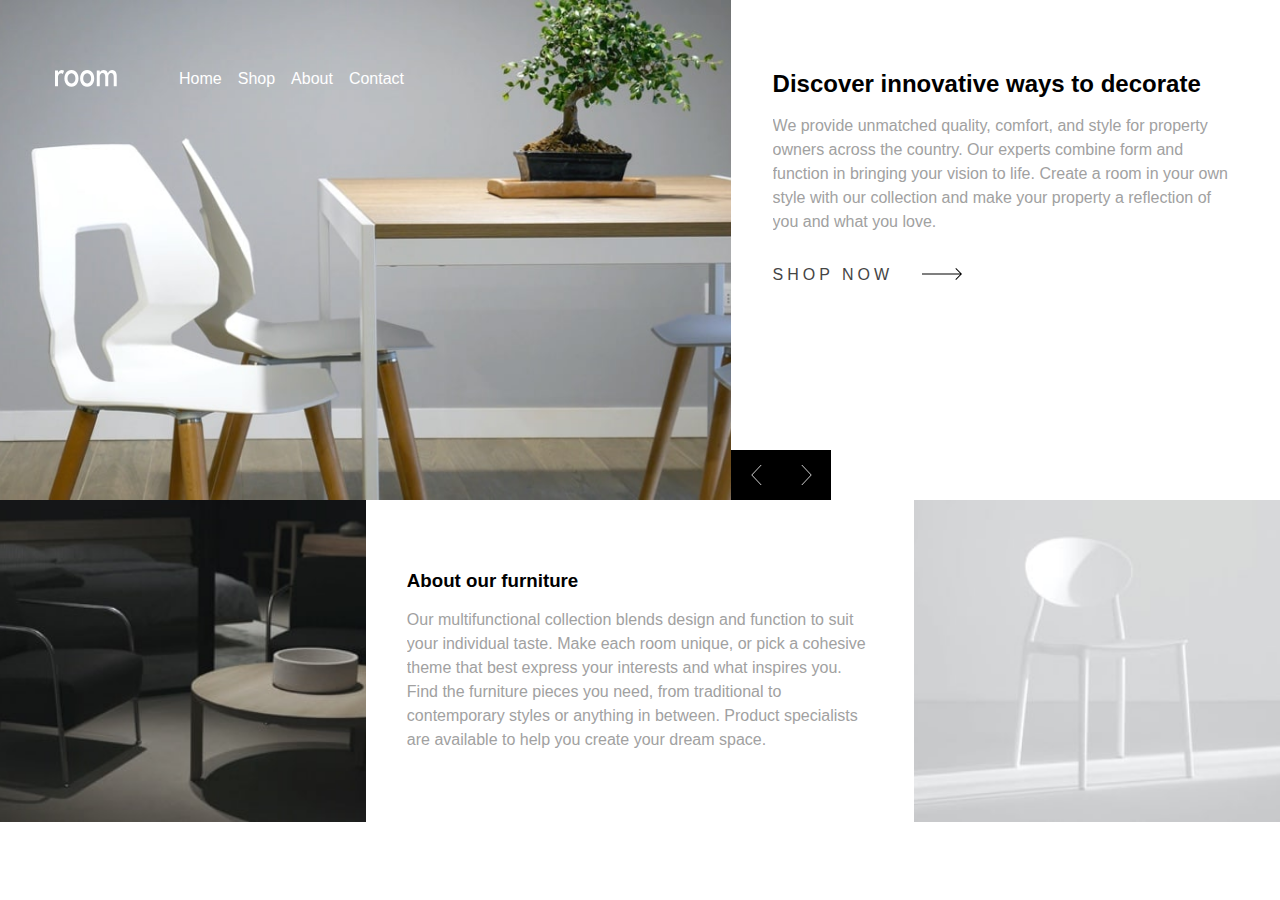
==== Landing page 5/index.html @ 108b3b87 "update" ====
<!DOCTYPE html>
<html lang="en">
<head>
  <meta charset="UTF-8">
  <meta name="viewport" content="width=device-width, initial-scale=1.0"> <!-- displays site properly based on user's device -->

  <link rel="icon" type="image/png" sizes="32x32" href="./images/favicon-32x32.png">
  
  <title>Landing com CSS Grid</title>
  <link rel="stylesheet" href="./css/styles.css">

  <link rel="preconnect" href="https://fonts.googleapis.com">
<link rel="preconnect" href="https://fonts.gstatic.com" crossorigin>
<link href="https://fonts.googleapis.com/css2?family=League+Spartan:wght@300;400;500;600;700&family=Montserrat:ital,wght@0,100;0,200;0,300;0,400;0,500;0,600;0,700;1,800&display=swap" rel="stylesheet">
 
</head>
<body>

    <main class="main">
        <section class="main__hero">
            <nav class="main__nav container">
                <img src="./images/icon-hamburger.svg" alt="icon-hamburger" class="main__hamburguer">
                <img src="./images/logo.svg" alt="logo" class="main__logo">

                <ul class="main__links">
                    <li class="main__list"><a href="" class="main__link">Home</a></li>
                    <li class="main__list"><a href="" class="main__link">Shop</a></li>
                    <li class="main__list"><a href="" class="main__link">About</a></li>
                    <li class="main__list"><a href="" class="main__link">Contact</a></li>
                </ul>
            </nav>
        </section>
        <section class="main__buy container">
            <div class="main_content">
                <h2 class="main__title">Discover innovative ways to decorate</h2>
                <p class="main__paragraph">We provide unmatched quality, comfort, and style for property owners across the country. 
                    Our experts combine form and function in bringing your vision to life. Create a room in your 
                    own style with our collection and make your property a reflection of you and what you love.
                </p>

                <a href="#" class="main__cta">Shop now <img src="images/icon-arrow.svg" class="main__arrow"></a>
            </div>

        </section>

        <div class="main__bg"></div>

        <section class="main__about container">
            <div class="main__content">
                <h3 class="main__title">About our furniture</h3>
                <p class="main__paragraph main__paragraph--about">Our multifunctional collection blends design and function to suit your individual taste.
                    Make each room unique, or pick a cohesive theme that best express your interests and what
                    inspires you. Find the furniture pieces you need, from traditional to contemporary styles
                    or anything in between. Product specialists are available to help you create your dream space.
                    </p>
            </div>
        </section>

        <div class="main__bg main__bg--second"></div>

        <div class="main__controls">
            <img src="./images/icon-angle-left.svg" alt="arrow-left" class="main__control">
            <img src="./images/icon-angle-right.svg" alt="arrow-right" class="main__control">
        </div>

    </main>
  <!--  

  We are available all across the globe

  With stores all over the world, it's easy for you to find furniture for your home or place of business. 
  Locally, we’re in most major cities throughout the country. Find the branch nearest you using our 
  store locator. Any questions? Don't hesitate to contact us today.

  Shop now

  Manufactured with the best materials

  Our modern furniture store provide a high level of quality. Our company has invested in advanced technology 
  to ensure that every product is made as perfect and as consistent as possible. With three decades of 
  experience in this industry, we understand what customers want for their home and office.

  Shop now

  About our furniture

   -->
  
</body>
</html>
---- Landing page 5/css/styles.css ----
:root {
    --dark-gray: hsl(0, 0%, 63%);
    --black: hsl(0, 0%, 0%);
    --white: hsl(0, 0%, 100%);
    --very-dark-gray: hsl(0, 0%, 27%);
}

* {
    margin: 0;
    box-sizing: border-box;
    
}

body {
    font-family: 'Spartan', sans-serif;
}
.main{
    display: grid;
    max-width: 1400px;
    margin: 0 auto;
    grid-template-columns: 1fr;
    grid-template-rows: repeat(5, max-content);
    grid-template-areas:
    "main"
    "cta"
    "image1"
    "about"
    "image2";
}
.container {
    width: 90%;
    margin: 0 auto;
    overflow: hidden;
    padding: 60px 0;
}    

.main__hero{
    grid-area: main;
    background-image: url("../images/desktop-image-hero-1.jpg");
    min-height: 500px;
    background-size: cover;
    background-position: center;
}

.main__nav {
    display: flex;
}

.main__links {
    display: none;
}

.main__logo {
    margin: 0 auto;
}

.main__controls{
    grid-area: main;
    align-self: end;
    justify-self: end;
    background-color: var(--black);
    width: 100px;
    height: 50px;
    display: flex;
    justify-content: space-around;
    align-items: center;
}

.main__control {
    height: 40%;
}

.main__buy {
    grid-area: cta;
}

.main__content {
    width: 100%;
    height: 100%;
    display: flex;
    align-items: flex-start;
    justify-content: center;
    flex-direction: column;
}

.main__title {
    color: var(--black);
}

.main__paragraph {
    line-height: 1.5;
    margin: 1em 0 2em;
    color: var(--dark-gray);
}

.main__paragraph--about {
    margin: 1em 0 0 0;
}

.main__cta {
    text-decoration: none;
    color: var(--very-dark-gray);
    text-transform: uppercase;
    letter-spacing: 4px;
    
}

.main__arrow{
    margin-left: 20px;
}

.main__bg {
    grid-area: image1;
    min-height: 250px;
    height: 100%;
    background-image: url("../images/image-about-dark.jpg");
    background-size: cover;
    background-position: center;
}

.main__about {
    grid-area: about;
}

.main__bg--second {
    grid-area: image2;
    background-image: url("../images/image-about-light.jpg");
}


@media (min-width: 768px) {
    .container {
        width: 85%;
        padding: 70px 0; 
    }
    .main{
        grid-template-columns: repeat(7, 1fr);
        grid-template-areas: 
        "main main main main cta cta cta"
        "main main main main cta cta cta"
        "main main main main cta cta cta"
        "image1 image1 about about about image2 image2"
        "image1 image1 about about about image2 image2";
    }

    .main__controls {
        grid-area: cta;
        justify-self: start;
    }

    .main__hamburguer {
        display: none;
    }
    .main__logo{
        margin: 0
    }

    .main__links {        
        padding: 0;
        display: grid;
        grid-auto-flow: column;
        gap: 1em;
        margin-left: 10%;
    }

    .main__list {
        list-style: none;
    }

    .main__link {
        color: var(--white);
        text-decoration: none;
    }
}
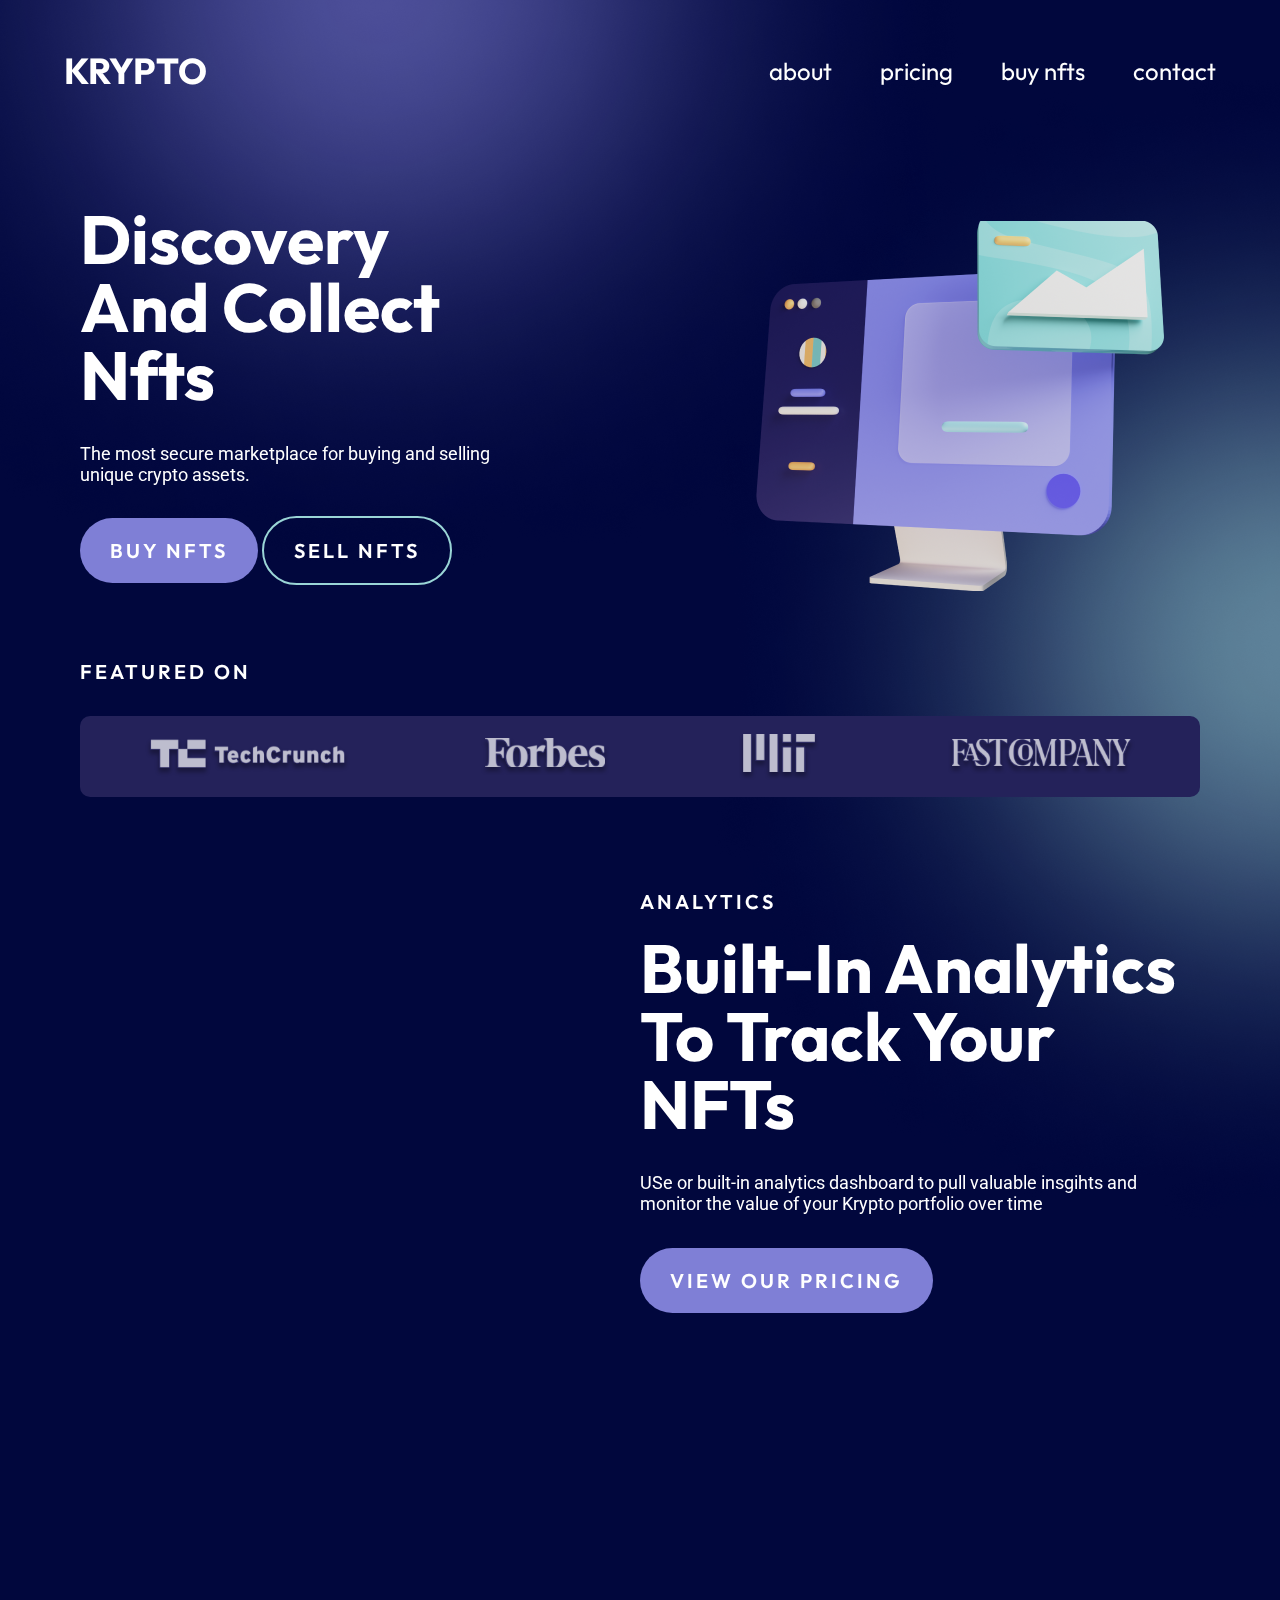
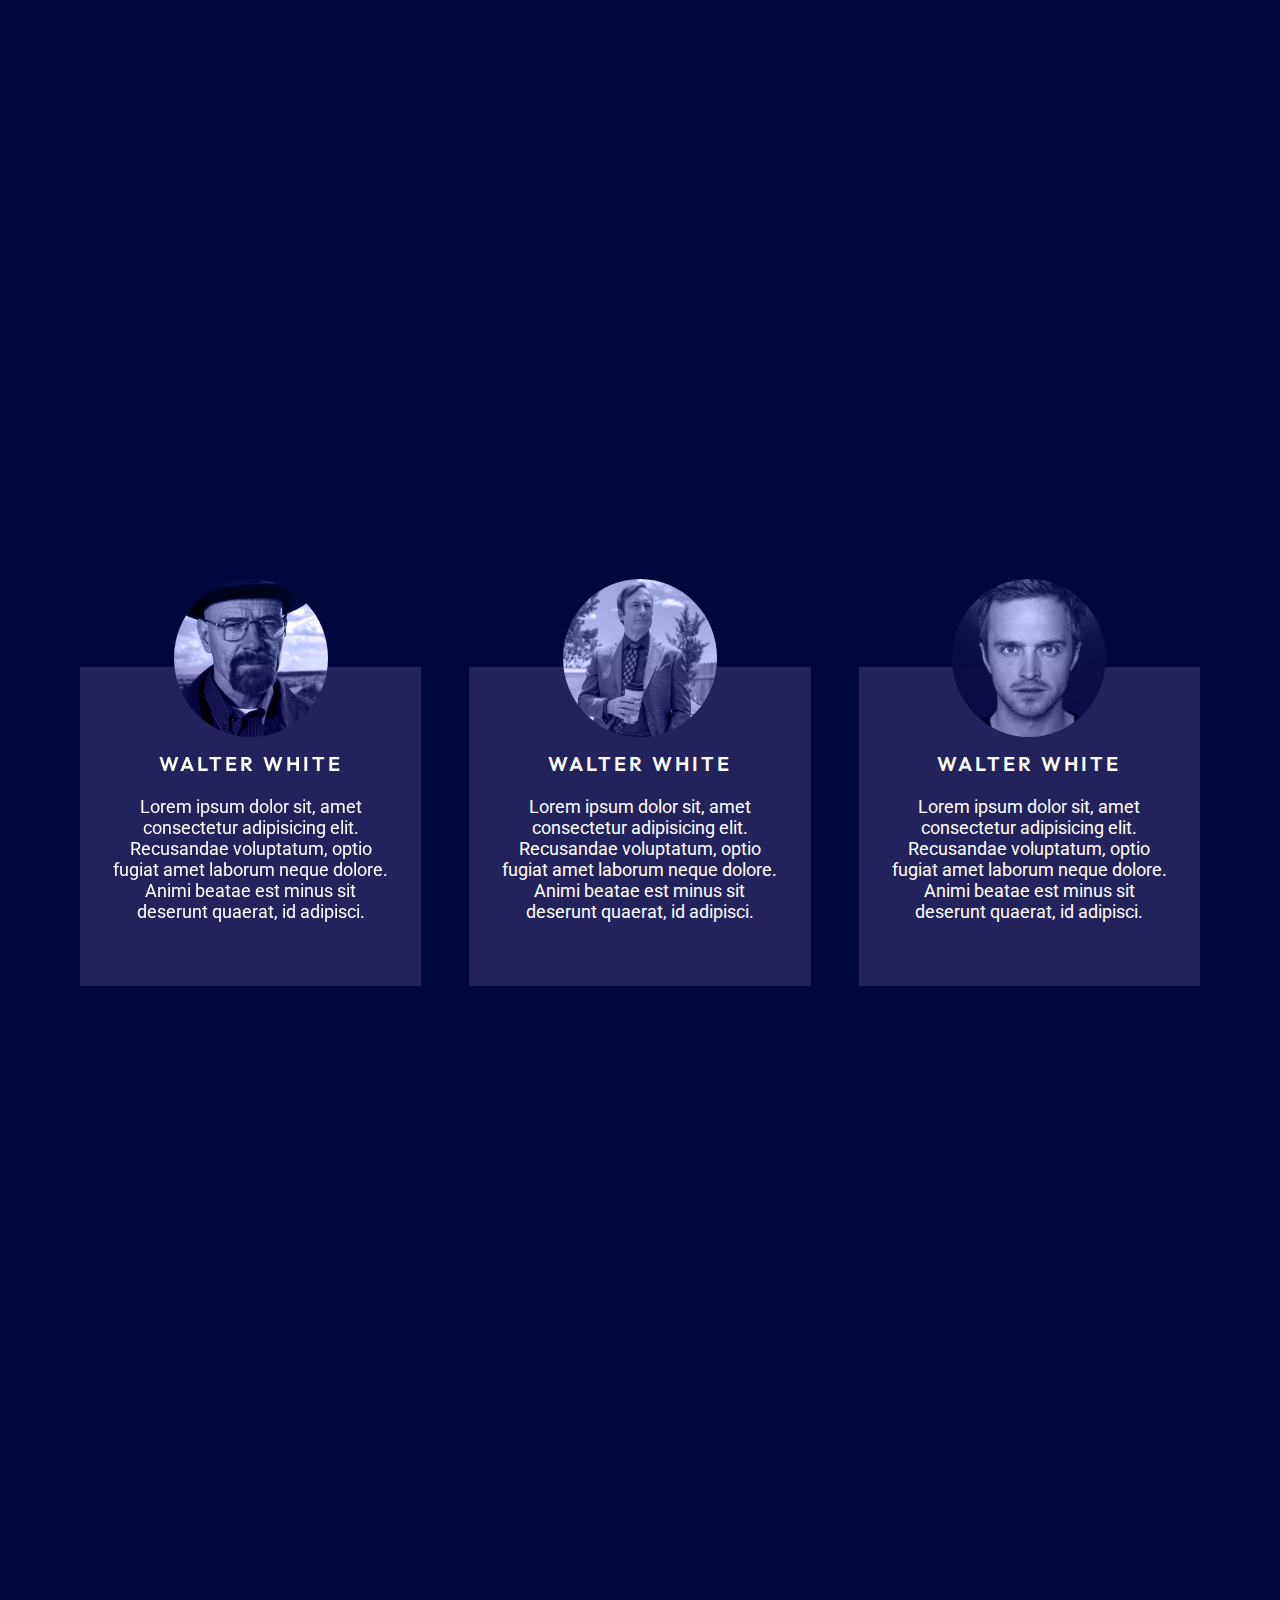
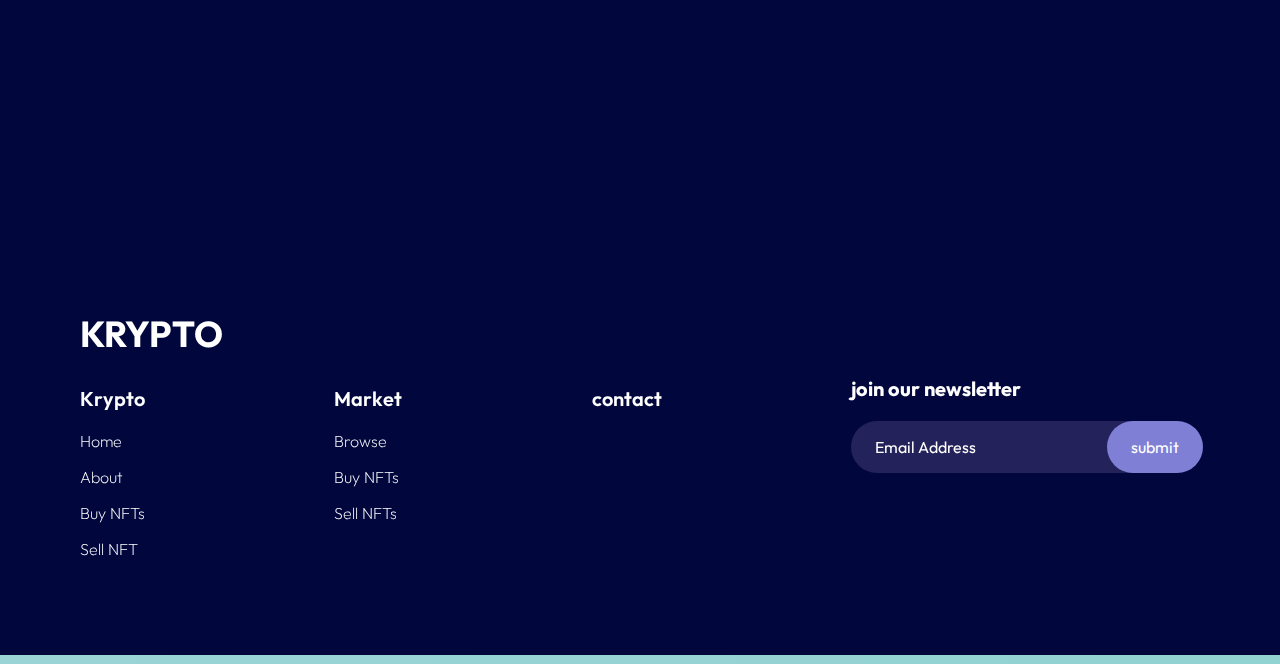
==== commit 73d35d6d: "update" ====
--- a/Landing page 5/index.html
+++ b/Landing page 5/index.html
@@ -1,90 +1,205 @@
 <!DOCTYPE html>
-<html lang="en">
-<head>
-  <meta charset="UTF-8">
-  <meta name="viewport" content="width=device-width, initial-scale=1.0"> <!-- displays site properly based on user's device -->
-
-  <link rel="icon" type="image/png" sizes="32x32" href="./images/favicon-32x32.png">
-  
-  <title>Landing com CSS Grid</title>
-  <link rel="stylesheet" href="./css/styles.css">
-
-  <link rel="preconnect" href="https://fonts.googleapis.com">
-<link rel="preconnect" href="https://fonts.gstatic.com" crossorigin>
-<link href="https://fonts.googleapis.com/css2?family=League+Spartan:wght@300;400;500;600;700&family=Montserrat:ital,wght@0,100;0,200;0,300;0,400;0,500;0,600;0,700;1,800&display=swap" rel="stylesheet">
- 
-</head>
-<body>
-
-    <main class="main">
-        <section class="main__hero">
-            <nav class="main__nav container">
-                <img src="./images/icon-hamburger.svg" alt="icon-hamburger" class="main__hamburguer">
-                <img src="./images/logo.svg" alt="logo" class="main__logo">
-
-                <ul class="main__links">
-                    <li class="main__list"><a href="" class="main__link">Home</a></li>
-                    <li class="main__list"><a href="" class="main__link">Shop</a></li>
-                    <li class="main__list"><a href="" class="main__link">About</a></li>
-                    <li class="main__list"><a href="" class="main__link">Contact</a></li>
-                </ul>
-            </nav>
-        </section>
-        <section class="main__buy container">
-            <div class="main_content">
-                <h2 class="main__title">Discover innovative ways to decorate</h2>
-                <p class="main__paragraph">We provide unmatched quality, comfort, and style for property owners across the country. 
-                    Our experts combine form and function in bringing your vision to life. Create a room in your 
-                    own style with our collection and make your property a reflection of you and what you love.
-                </p>
-
-                <a href="#" class="main__cta">Shop now <img src="images/icon-arrow.svg" class="main__arrow"></a>
+<html lang="pt-br">
+  <head>
+    <meta charset="UTF-8" />
+    <meta http-equiv="X-UA-Compatible" content="IE=edge" />
+    <meta name="viewport" content="width=device-width, initial-scale=1.0" />
+    <link rel="stylesheet" href="./src/css/styles.css" />
+    <script src="./src/js/scripts.js" defer></script>
+    <script src="https://kit.fontawesome.com/d84b112dc8.js" crossorigin="anonymous"></script>
+    <title>Document</title>
+  </head>
+  <body>
+    <!-- NAVBAR -->
+    <header>
+      <div class="nav-container">
+        <nav>
+          <div class="logo-wrap slide-left">
+            <a href="#" class="logo">KRYPTO</a>
+          </div>
+          <ul class="nav-ul slide-right">
+            <li class="nav-li"><a href="#about" class="nav-a">about</a></li>
+            <li class="nav-li"><a href="#reviews" class="nav-a">pricing</a></li>
+            <li class="nav-li"><a href="#event" class="nav-a">buy nfts</a></li>
+            <li class="nav-li"><a href="#contact" class="nav-a">contact</a></li>
+          </ul>
+          <div class="hamburger">
+            <span class="bar"></span>
+            <span class="bar"></span>
+            <span class="bar"></span>
+          </div>
+        </nav>
+      </div>
+    </header>
+
+    <!-- HERO -->
+    <section class="hero">
+      <img src="./src/images/circle half.png" class="circle-one" alt="" />
+      <img src="./src/images/Ellipse 2.png" class="circle-two" alt="" />
+      <div class="container">
+        <div class="split">
+          <div class="hero-left hidden">
+            <h1 class="h1">discovery and collect nfts</h1>
+            <p class="body">
+              The most secure marketplace for buying and selling unique crypto
+              assets.
+            </p>
+            <div class="btn-wrap">
+              <a href="#" class="btn subheading">buy NFTs</a>
+              <a href="#" class="ghost subheading">sell NFTs</a>
             </div>
-
-        </section>
-
-        <div class="main__bg"></div>
-
-        <section class="main__about container">
-            <div class="main__content">
-                <h3 class="main__title">About our furniture</h3>
-                <p class="main__paragraph main__paragraph--about">Our multifunctional collection blends design and function to suit your individual taste.
-                    Make each room unique, or pick a cohesive theme that best express your interests and what
-                    inspires you. Find the furniture pieces you need, from traditional to contemporary styles
-                    or anything in between. Product specialists are available to help you create your dream space.
-                    </p>
+          </div>
+          <div class="hero-right hidden">
+            <img src="./src/images/hero comp.png" alt="" />
+          </div>
+        </div>
+      </div>
+    </section>
+
+    <!-- COMPANY -->
+    <section class="company hiddenb">
+      <div class="container">
+        <h2 class="subheading">featured on</h2>
+      </div>
+      <div class="marque" id="marque-ani">
+        <div class="marque-content">
+          <li></li>
+          <li><img src="./src/images/tech.svg" alt="" /></li>
+          <li></li>
+          <li><img src="./src/images/forbs shadow.svg" alt="" /></li>
+          <li></li>
+          <li><img src="./src/images/big shadow.svg" alt="" /></li>
+          <li></li>
+          <li><img src="./src/images/fast shadow.svg" alt="" /></li>
+        </div>
+      </div>
+
+      <div class="marque-fixed" id="marque-fixed">
+        <div class="marque-list">
+          <img src="./src/images/tech.svg" alt="" />
+          <img src="./src/images/forbs shadow.svg" alt="" />
+          <img src="./src/images/big shadow.svg" alt="" />
+          <img src="./src/images/fast shadow.svg" alt="" />
+        </div>
+      </div>
+    </section>
+
+    <!-- BUY -->
+    <section class="buy slide-left" id="about">
+      <div class="container">
+        <div class="split">
+          <div class="buy-left">
+            <img src="./src/images/layout.svg" alt="" />
+          </div>
+          <div class="buy-right normalizer">
+            <h2 class="subheading">analytics</h2>
+            <h1 class="h1">Built-in analytics to track your NFTs</h1>
+            <p class="body">
+              USe or built-in analytics dashboard to pull valuable insgihts and
+              monitor the value of your Krypto portfolio over time
+            </p>
+            <a href="#" class="btn subheading">view our pricing</a>
+          </div>
+        </div>
+      </div>
+    </section>
+
+    <!-- BUY 2 -->
+    <section class="buy-two slide-right">
+      <div class="container">
+        <div class="split">
+          <div class="two-left normalizer">
+            <h2 class="subheading">24/7 access</h2>
+            <h1 class="h1">sell your NFTs from anywhere at any time</h1>
+            <p class="body"> With our easy-to-use platform, you can buy or sell assets from anywhere in the world, at any time</p>
+            <a href="#" class="btn subheading">get started</a>
+          </div>
+          <div class="two-right">
+            <img src="./src/images/phone.svg" alt="">
+          </div>
+        </div>
+      </div>
+    </section>
+
+    <!-- TESTIMONIALS -->
+    <section class="reviews" id="reviews">
+      <div class="container normalizer">
+        <h2 class="review-title subheading hiddenb">testimonials</h2>
+        <h1 class="h1 hiddenb">read what others have to say</h1>
+        <div class="grid-parent">
+          <div class="grid-item normalizer">
+            <img src="./src/images/walter white.svg" class="grid-img">
+            <h2 class="subheading">walter white</h2>
+            <p class="body">Lorem ipsum dolor sit, amet consectetur adipisicing elit. Recusandae voluptatum, optio fugiat amet laborum neque dolore. Animi beatae est minus sit deserunt quaerat, id adipisci.</p>
+          </div>
+
+          <div class="grid-item normalizer">
+            <img src="./src/images/saul goodman.svg" class="grid-img">
+            <h2 class="subheading">walter white</h2>
+            <p class="body">Lorem ipsum dolor sit, amet consectetur adipisicing elit. Recusandae voluptatum, optio fugiat amet laborum neque dolore. Animi beatae est minus sit deserunt quaerat, id adipisci.</p>
+          </div>
+        
+          <div class="grid-item normalizer">
+            <img src="./src/images/jesse pinkman.svg" class="grid-img">
+            <h2 class="subheading">walter white</h2>
+            <p class="body">Lorem ipsum dolor sit, amet consectetur adipisicing elit. Recusandae voluptatum, optio fugiat amet laborum neque dolore. Animi beatae est minus sit deserunt quaerat, id adipisci.</p>
+          </div>   
+        </div>
+      </div>
+    </section>
+
+    <!-- EVENT -->
+    <section class="event slide-left" id="event">
+      <div class="container">
+        <div class="event-wrap">
+          <h2 class="subheading">are you ready?</h2>
+          <h1 class="h1">be a part of <br>the<br> next big thing</h1>
+          <a href="#" class="btn subheading">view our pricing</a>
+        </div>
+      </div>
+    </section>
+
+    <!-- FOOTER -->
+    <section class="footer" id="contact">
+      <div class="container">
+        <a href="#" class="logo">KRYPTO</a>
+        <div class="row">
+          <div class="footer-col">
+            <h4>Krypto</h4>
+            <ul>
+              <li class="footer-li"><a href="" class="footer-a">Home</a></li>
+              <li class="footer-li"><a href="" class="footer-a">About</a></li>
+              <li class="footer-li"><a href="" class="footer-a">Buy NFTs</a></li>
+              <li class="footer-li"><a href="" class="footer-a">Sell NFT</a></li>
+            </ul>
+          </div>
+          <div class="footer-col">
+            <h4>Market</h4>
+            <ul>
+              <li class="footer-li"><a href="" class="footer-a">Browse</a></li>
+              <li class="footer-li"><a href="" class="footer-a">Buy NFTs</a></li>
+              <li class="footer-li"><a href="" class="footer-a">Sell NFTs</a></li>
+            </ul>
+          </div>
+          <div class="footer-col icons">
+            <h4>contact</h4>
+            <ul>
+              <li class="footer-li"><a href="" class="footer-a"><i class="fa-brands fa-twitter fa-2x"></i></a></li>
+              <li class="footer-li"><a href="" class="footer-a"><i class="fa-brands fa-instagram fa-2x"></i></a></li>
+              <li class="footer-li"><a href="" class="footer-a"><i class="fa-brands fa-youtube fa-2x"></i></a></li>
+              <li class="footer-li"><a href="" class="footer-a"><i class="fa-brands fa-github fa-2x"></i></a></li>
+            </ul>
+          </div>
+          <div class="newsletter">
+            <h4>join our newsletter</h4>
+            <div class="news-wrap">
+              <input type="text" placeholder="Email Address" class="footer-input">
+              <a href="" class="footer-btn btn">submit</a>
             </div>
-        </section>
-
-        <div class="main__bg main__bg--second"></div>
-
-        <div class="main__controls">
-            <img src="./images/icon-angle-left.svg" alt="arrow-left" class="main__control">
-            <img src="./images/icon-angle-right.svg" alt="arrow-right" class="main__control">
-        </div>
-
-    </main>
-  <!--  
-
-  We are available all across the globe
-
-  With stores all over the world, it's easy for you to find furniture for your home or place of business. 
-  Locally, we’re in most major cities throughout the country. Find the branch nearest you using our 
-  store locator. Any questions? Don't hesitate to contact us today.
-
-  Shop now
-
-  Manufactured with the best materials
-
-  Our modern furniture store provide a high level of quality. Our company has invested in advanced technology 
-  to ensure that every product is made as perfect and as consistent as possible. With three decades of 
-  experience in this industry, we understand what customers want for their home and office.
-
-  Shop now
-
-  About our furniture
-
-   -->
-  
-</body>
+          </div>
+        </div>
+      </div>
+      <div class="page-end"></div>
+    </section>
+  </body>
 </html>
--- a/Landing page 5/src/css/styles.css
+++ b/Landing page 5/src/css/styles.css
@@ -0,0 +1,638 @@
+@import url('https://fonts.googleapis.com/css2?family=Outfit:wght@100;200;300;400;500;600;700;800&display=swap');
+
+@import url('https://fonts.googleapis.com/css2?family=Roboto:wght@100;300;400;500;700;900&display=swap');
+
+*, *::before, *::after{
+  box-sizing: border-box;
+  padding: 0;
+  margin: 0;
+}
+
+html {
+  scroll-behavior: smooth;
+}
+
+body {
+  background-color: #01073d;
+  color: white;
+  overflow-x: hidden;
+}
+
+li {
+  list-style: none;
+}
+
+img {
+  max-width: 100%;
+  user-select: none;
+}
+
+a{
+  text-decoration: none;
+}
+
+/* NAVBAR */
+
+header{
+  position: relative;
+  font-family: 'Outfit', sans-serif;
+}
+
+.logo-wrap{
+  text-align: center;
+  padding: 1em 0;
+}
+
+.logo{
+  font-size: 2.25rem;
+  color: white;
+  font-family: 'Outfit', sans-serif;
+  font-weight: bold;
+}
+
+.logo:hover{
+  color: #b4dbdb;
+}
+
+.nav-ul {
+  position: fixed;
+  top: 0;
+  left: -100%;
+
+  background-color: #24225a;
+  width: 100%;
+  height: 100vh;
+  text-align: center;
+  display: flex;
+  flex-direction: column;
+  justify-content: space-evenly;
+  transition: 0.3s ease;
+}
+
+.nav-ul.active{
+  left: 0;
+  overflow: hidden;
+  z-index: 3;
+}
+
+.nav-li {
+  font-size: 2rem;
+}
+
+.nav-a{
+  color: white;
+}
+.hamburger{
+  cursor: pointer;
+  display: block;
+  position: absolute;
+  top: 50%;
+  transform: translateY(-50%);
+  right: 1em;
+  z-index: 4;
+}
+
+.hamburger.active {
+  position: fixed;
+  top: 3.5em;
+}
+.bar{
+  display: block;
+  width: 25px;
+  height: 3px;
+  margin: 5px auto;
+  transition: all 0.3s ease-in-out;
+  background-color: white;
+}
+
+/* HERO */
+.hero{
+  text-align: center;
+}
+
+.hero h1{
+  margin-bottom: 0.5em;
+}
+.hero p {
+  margin-bottom: 3em;
+}
+
+.hero-right img {
+  margin-top: 3em;
+}
+
+.circle-one {
+  position: absolute;
+  right: 0;
+  top: 5rem;
+  bottom: 0;
+  user-select: none;
+  z-index: -1;
+}
+.circle-two {
+  position: absolute;
+  top: 0;
+  left: -50px;
+  user-select: none;
+  z-index: -1;
+}
+
+/* COMPANY  */
+:root {
+  --marque-width: 100vw;
+  --marque-height: 8vh;
+  /* --marque-elements: 8; */
+  --marque-elements-displayed: 4;
+  --marque-element-width:calc(var(--marque-width)/var(--marque-elements-displayed));
+  --marque-animation-duration: calc(var(--marque-elements)*4s);
+}
+
+.marque {
+  width: var(--marque-width);
+  height: var(--marque-height);
+  background-color: #24225A;
+  overflow: hidden;
+  position: relative;
+  user-select: none;
+  z-index: -1;
+}
+
+.marque-content {
+  list-style: none;
+  height: 100%;
+  display: flex;
+  animation: scrolling var(--marque-animation-duration) linear infinite;
+  align-items: center;
+}
+
+@keyframes scrolling {
+  0% {
+      transform: translateX(0vw);
+  }
+  100% {
+      transform: translateX(calc(-1*var(--marque-element-width)*var(--marque-elements)));
+  }
+}
+
+.marque-content li {
+  width: var(--marque-element-width);
+  flex-shrink: 0;
+  display: flex;
+  justify-content: center;
+  align-items: center;
+  font-size: 3rem;
+  white-space: nowrap;
+}
+
+.marque-content li img {
+  user-select: none;
+}
+
+/* BUY */
+
+.buy{
+  text-align: center;
+}
+
+.buy p {
+  margin-bottom: 3em;
+}
+
+/* BUY two */
+
+.buy-two{
+  text-align: center;
+  margin-top: 10em;
+}
+
+.buy-two p{
+  margin-bottom: 3em;
+}
+
+.buy-two img{
+  margin-top: 1.5em;
+}
+/* TESTIMONIALS */
+.reviews {
+  text-align: center;
+}
+
+.reviews h1 {
+  margin-bottom: 2.5em;
+}
+
+.review-title{
+  color: aad9d9;
+}
+
+.grid-item{
+  background-color: #24225a;
+  padding: 4em 2em;
+  position: relative;
+  margin-bottom: 8em; 
+}
+
+.grid-img{
+  position: absolute;
+  top: -5.5rem;
+  left: 50%;
+  transform: translateX(-50%);
+  user-select: none;
+  mix-blend-mode: luminosity;
+}
+
+/* EVENTS */
+.event {
+  text-align: center;
+}
+.event-wrap{
+  background: linear-gradient(120deg, #7f7fd6, #9ad5d6);
+  padding: 3em;
+  border-radius: 37px;
+}
+
+.event h1 {
+  margin-bottom: 1em;
+}
+
+.event .btn{
+  background-color: black;
+  font-size: 1rem;
+}
+
+.event .btn:hover {
+  background-color: #cc8c2d;
+}
+
+/* FOOTER */
+.footer {
+  font-family: 'Outfit', sans-serif;
+  margin-top: 5em;
+}
+
+.footer-col ul li {
+  margin-bottom: 1em;
+}
+
+.footer-a {
+  color: white;
+  font-weight: 200;
+}
+
+.footer-col h4 {
+  margin-top: 1.5em;
+  margin-bottom: 1em;
+  font-weight: 600;
+  font-size: 1.25rem;
+}
+
+.icons ul{
+  display: flex;
+}
+
+.icons li {
+  margin-right: 1em;
+}
+.icons a:hover {
+  color: #9ad5d6;
+}
+
+.footer-input {
+  background-color: #24225a;
+  padding: 1em 6em 1em 1.5em;
+  border-radius: 100px;
+  border: 0;
+  font-family: 'Outfit', sans-serif;
+  font-size: 16px;
+  color: white;
+
+  position: relative;
+}
+
+.footer-btn {
+  position: absolute;
+  top: 0;
+  left: 16em;
+}
+
+.news-wrap {
+  position: relative;
+}
+
+.footer .btn:hover {
+  background-color: #cc8c2d;
+}
+
+.newsletter h4{
+  margin: 1em 0;
+  font-size: 1.25rem;
+}
+
+::placeholder{
+  color: white;
+}
+
+.page-end {
+  background: linear-gradient(to right, #9ad4d6, #91d2d2);
+  width: 100%;
+  height: 1vh;
+}
+
+
+/* ANIMATIONS */
+.hamburger.active .bar:nth-child(1){
+  transform: translateY(8px) rotate(45deg);
+}
+
+.hamburger.active .bar:nth-child(2){
+  opacity: 0;
+}
+
+.hamburger.active .bar:nth-child(3){
+  transform: translateY(-8px) rotate(-45deg);
+}
+
+/* TEXT STYLES */
+
+.h1{
+  font-family: 'Outfit', sans-serif;
+  font-size: 3rem;
+  text-transform: capitalize;
+}
+
+.body {
+  font-family: 'Roboto', sans-serif;
+  font-size: 1.115rem;
+}
+
+.subheading{
+  font-family: 'Outfit', sans-serif;
+  font-weight: 600;
+  font-size: 1.25rem;
+  letter-spacing: 3px;
+  text-transform: uppercase;
+}
+
+
+/* REUSABLES */
+
+.container{
+  max-width: 70em;
+  width: 90%;
+  margin: 0 auto;
+  padding: 2em 0;
+}
+.nav-container {
+  max-width: 80em;
+  width: 90%;
+  margin: 0 auto;
+  padding: 2em 0;
+}
+
+.btn {
+  background-color: #7f7fd6;
+  color: white;
+  padding: 1em 1.5em;
+  border-radius: 100px;
+}
+
+.btn:hover {
+  background-color: #7f7fd691;
+}
+
+.ghost{
+  background: none;
+  border: 2px solid #9ad5d6;
+  padding: 1em 1.5em;
+  border-radius: 100px;
+  color: white;
+}
+
+.ghost:hover {
+  background-color: #cc8c2d;
+}
+
+.normalizer > *+* {
+  margin-top: 1.25rem;
+}
+
+.hide{
+  display: none;
+}
+
+
+/* MEDIA QUERY */
+@media (min-width: 800px) {
+  .split{
+    display: flex;
+    justify-content: space-between;
+    align-items: center;
+  }
+
+  /* NAVBAR */
+  .hamburger{
+    display: none;
+  }
+
+  nav{
+    display: flex;
+    justify-content: space-between;
+    align-items: center;
+  }
+
+  .nav-ul{
+    position: static;
+    flex-direction: row;
+    background-color: transparent;
+    height: 100%;
+    justify-content: flex-end;
+  }
+
+  .nav-li{
+    font-size: 1.5rem;
+    margin-left: 2em;
+  }
+
+  .nav-a {
+    position: relative;
+  }
+
+  .nav-a::before{
+    content: '';
+    width: 0%;
+    position: absolute;
+    height: 3px;
+    background-color: #cc8c2d;
+    bottom: -2px;
+    transition: .3s ease;
+  }
+
+  .nav-a:hover::before{
+    width: 100%;
+  }
+
+  /* HERO */
+  .hero{
+    text-align: left;
+  }
+
+  .hero-left{
+    width: 40%;
+  }
+
+  /* COMPANY */
+  .marque-fixed {
+    background-color: #24225A;
+    max-width: 70em;
+    width: 100%;
+    margin: 0 auto;
+    border-radius: 10px;
+  }
+
+  .marque-list {
+    display: flex;
+    justify-content: space-around;
+    align-items: center;
+  }
+
+  .marque-list img:hover{
+    opacity: 75%;
+  }
+
+  /* BUY */
+  .buy h2{
+    margin-top: 3em;
+  }
+
+  .buy h1 {
+    margin-bottom: .5em;
+  }
+
+  .buy-left{
+    width: 45%;
+  }
+
+  .buy-right {
+    width: 50%;
+    text-align: left;
+  }
+
+  /* BUY two */
+  
+  .buy-two {
+    margin-top: 5em;
+  }
+
+  .buy-two h1 {
+    margin-bottom: .5em;
+  }
+
+  .two-left {
+    width: 45%;
+    text-align: left;
+  }
+
+  .two-right {
+    width: 40%;
+  }
+
+  /* TESTIMONIALS */
+  .reviews {
+    padding-top: 5em;
+  }
+
+  .grid-parent {
+    display: grid;
+    grid-template-columns: repeat(auto-fit, minmax(250px, 1fr));
+    gap: 3em;
+  }
+
+  /* EVENT */
+  .event-wrap{
+    padding: 10em;
+  }
+
+  .event h1 {
+    font-size: 3.5rem;
+  }
+
+  /* FOOTER  */
+
+  .row {
+    display: flex;
+    justify-content: space-between;
+    padding-bottom: 3em;
+  }
+
+  .footer-a:hover {
+    text-decoration: underline;
+  }
+
+  /* REUSABLES */
+  .h1 {
+    font-size: 4.25rem;
+    line-height: 1;
+  }
+
+  /* ANIMATIONS */
+  .hidden {
+    opacity: 0;
+    transition: .5s ease;
+  }
+
+  .hiddenb{
+    opacity: 0;
+    filter: blur(5px);
+    transition: .5s ease;
+  }
+  .slide-right {
+    opacity: 0;
+    filter: blur(5px);
+    transform: translateX(100%);
+    transition: .5s ease;
+  }
+
+  .slide-left {
+    opacity: 0;
+    filter: blur(5px);
+    transform: translateX(-100%);
+    transition: .5s ease;
+  }
+
+  .show {
+    opacity: 1;
+    filter: blur(0);
+    transform: translateX(0);
+  }
+
+}
+
+
+
+
+
+
+@media (max-width:420px){
+  .btn-wrap{
+    display: flex;
+    flex-direction: column;
+  }
+  .btn{
+    margin-bottom: 1em;
+  }
+}
+
+@media (max-width:1050px) and (min-width:800px) {
+  .btn-wrap{
+    display: flex;
+    flex-direction: column;
+  }
+
+  .btn{
+    text-align: center;
+    margin-bottom: 1em;
+  }
+  .ghost {
+    text-align: center;
+  }
+}